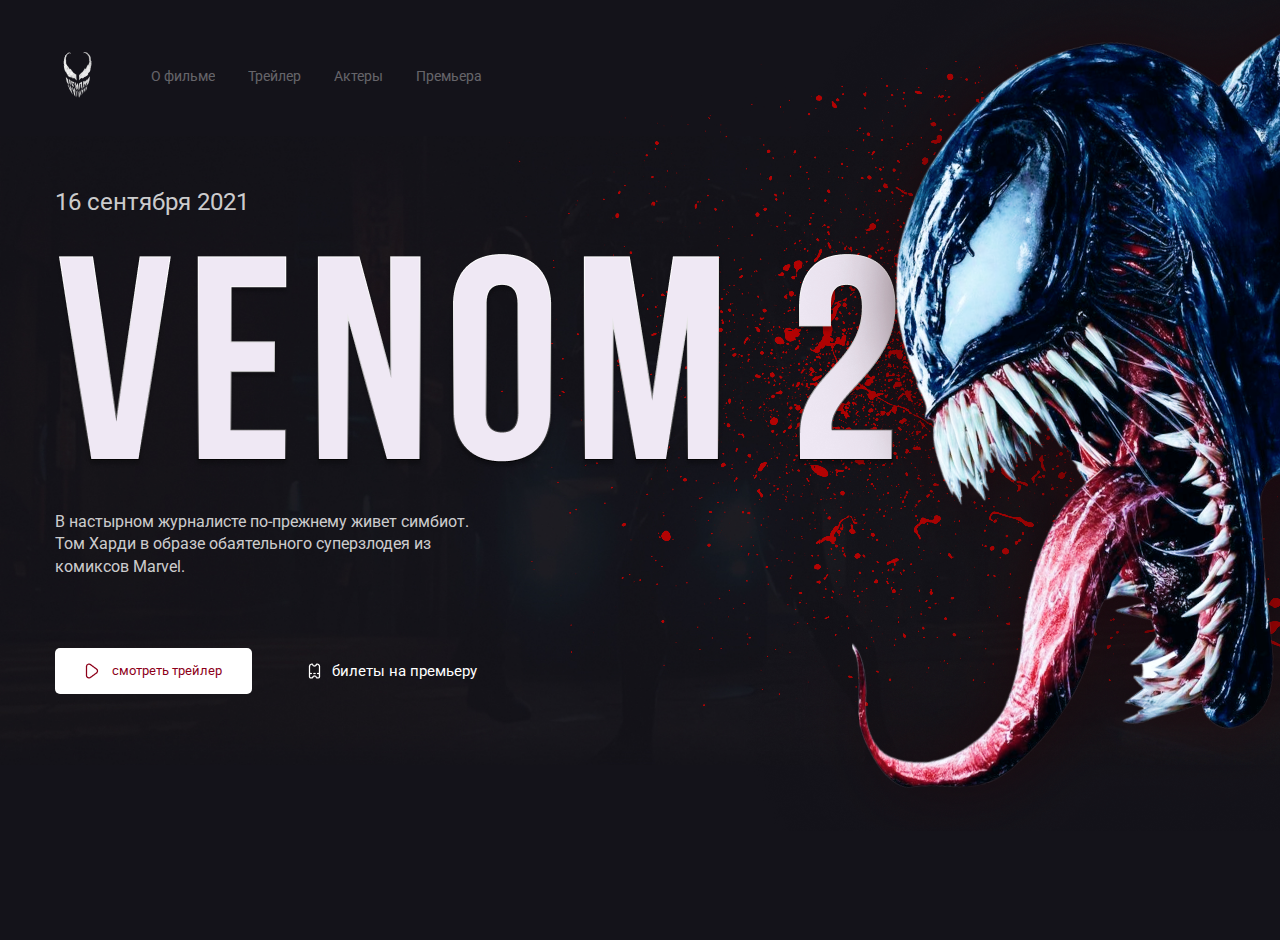
==== index.html @ 94afcf81 "Add files via upload" ====
<!--сообщение браузеру как обрабатывать страницу-->
<!DOCTYPE html>
<!--ОБОЛОЧКА ДОКУМЕНТА, ЯЗЫК СОДЕРЖИМОГО-->
<html lang="ru">
<!--ЗАГОЛОВОК СТРАНИЦЫ, КОНТЕЙНЕР ДЛЯ ДРУГИХ ДАННЫХ-->

<head>
    <title>VENOM 2</title>
    <!--КОДИРОВКА СТРАНИЦЫ-->
    <meta charset="UTF-8">
    <!-- Адаптивность на разных устройствах -->
    <meta name="viewport" content="width=device-width, initial-scale=1">

    <!-- CSS -->
    <link rel="stylesheet" href="css/style.css">

    <!-- CSS -->


    <!-- FONTS -->
    <link rel="preconnect" href="https://fonts.gstatic.com">
    <link href="https://fonts.googleapis.com/css2?family=Roboto:ital,wght@0,400;0,700;1,400;1,700&display=swap" rel="stylesheet">
    <!-- FONTS -->

</head>

<body class="red">







    <header class="header" id="header">
        <div class="container">
            <div class="header__inner">
                <div class="header__logo">
                    <a href="#">
                        <img width="46px" height="71px" src="img/i-removebg-preview 1.png" alt="logo: venom">
                    </a>
                </div>
                <div class="nav" id="nav">
                    <a class="nav__link" href="./ofilme/about.html" data-scroll="#">О фильме</a>
                    <a class="nav__link" href="trailer.html" data-scroll="#">Трейлер</a>
                    <a class="nav__link" href="actors.html" data-scroll="#">Актеры</a>
                    <a class="nav__link" href="premier.html" data-scroll="#">Премьера</a>
                </div>
            </div>
        </div>
    </header>




    <div class="intro">
        <div class="container">
            <div class="intro__inner">
                <div class="intro__inner_date">
                    <span>16 сентября 2021</span>
                </div>
                <div class="intro__inner_img">
                    <img src="img/Venom2.png" alt="VENOM2">
                </div>
                <div class="intro__inner_text">
                    <p>В настырном журналисте по-прежнему живет симбиот. Том Харди в образе обаятельного суперзлодея из комиксов Marvel.</p>
                </div>
            </div>


            <div class="btn-inner">

                <button class="btn btn--white" href="trailer.html">
								<span class="btn-vector"><img src="img/Vector.png" alt=""></span>
								<span class="btn-text">cмотреть трейлер</span>
						</button>

                <div class="btn-ticket">
                    <span>
									<img class="btn-ticket_img" src="img/fticket.png" alt=""> </span>
                    <span>
									<a class="btn-ticket_link" href="#">билеты на премьеру</a>
								</span>
                </div>

            </div>

        </div>

    </div>








    <img class="picture__venom" src="img/venom.png" alt="">




    <script src="js/app.js"></script>
</body>

</html>
---- css/style.css ----
/*обнуление значений размеров всех тегов*/
*{	padding: 0;	border: 0;	margin: 0;}
/*замена подсчета ширины блока*/
*,*:before,*:after{-moz-box-sizing:border-box;-webkit-box-sizing:border-box;box-sizing: border-box;}
/*удаление линии обводки у некоторых юраузеров*/
:focus,:active{outline: none;}
a:focus, a:active{overflow: none;}
/*делаем html5 теги блочными*/
nav, footer, header, aside{display: block;}
/*уравнивающие параметрышрифтов и элементов тегов html body для разных браузеров*/
html,body {	height: 100%;	width: 100%;	font-size: 100%;	line-height: 1;	font-size: 14px;	-ms-text-size-adjust:100%;	-moz-text-size-adjust:100%;
	-webkit-text-size-adjust:100%;}
/*установка наследования шрифта для тегов form*/
input, button, textarea {font-family: inherit;}
/*изменения для разных браузеров тегов*/
input::-ms-clear{display: none;}
button{cursor: pointer;}
button::-moz-focus-inner{padding: 0;border: 0;}
a, a:visited {text-decoration: none;}
a:hover{text-decoration: none;}
ul,li{list-style: none;}
img{vertical-align: top;}
h1,h2,h3,h4,h5,h6{font-size: inherit;font-weight: 400;}


/*подключаем шрифты*/
@import url('');

/*подключаем шрифты*/

body{
	font-family: 'Roboto', sans-serif;
	
	color: #fff;
	

	
}

.red{
	background:  url(../img/krov.png) no-repeat top right, url(../img/background.jpg) no-repeat center center /100%,  #14131A;
	

}

.picture__venom{
	position: absolute;
	top: 0;
	right: 0;
	max-width: 100%;
	height: auto;
}


.container{
	width: 100%;
	max-width: 1200px;
	margin: 0 auto;
	padding: 0 15px;
	position: relative;
}












/*HEADER*/

.header{
	width: 100%;
	height: 70px;

	
	top: 40px;
	left: 0;
	z-index: 1000;
	margin-bottom: 80px;
	margin-top: 40px;
}

.header__inner{
	display: flex;
	flex-direction: row;
	align-items: center;
	
}

.header__logo{
margin-right: 50px;
}


.nav{

}

.nav__link{
	color: rgba(255, 255, 255, 0.5);
	margin-right: 30px;
	opacity: 0.7;
	transition: opacity .2s linear;
	
}

.nav__link:last-child {
	margin-right: 0;
}

.nav__link:hover{
	opacity: 1;
}


/*INTRO*/


.intro{
	margin-bottom: 145px;
}


.intro__inner_date{
margin-bottom: 40px;
}

.intro__inner_date span{
	display: block;
	color: rgba(255, 255, 255, 0.8);
	font-size: 24px;
}

.intro__inner_img{
	margin-bottom: 40px;
	
	
}
.intro__inner_img img{
	max-width: 100%;
	
}


.intro__inner_text p{
	font-size: 16px;
	line-height: 1.4;
	color: rgba(255, 255, 255, 0.8);
}

.intro__inner_text{
	margin-bottom: 70px;
	max-width: 423px;
}


/*BUTTON*/

.btn-inner{
	display: flex;
	align-items: center;
	margin-bottom: 100px;
}
.btn{
	display: inline-block;
	vertical-align: top;
	padding: 15px 30px;
	border-radius: 5px;
	background-color: #fff;
	
}

.btn--white:hover{
	transition: background-color .3s linear;
	background-color: #a12234;
}

.btn-vector img{
	padding-right: 10px;
}

.btn-text{
	color: #8d0019;
}




.btn-ticket{
	display: flex;
	align-items: center;
	margin-left: 55px;
	
}


.btn-ticket_link{
	color: #ffffff;
	padding-left: 10px;
	font-size: 15px;
	
}
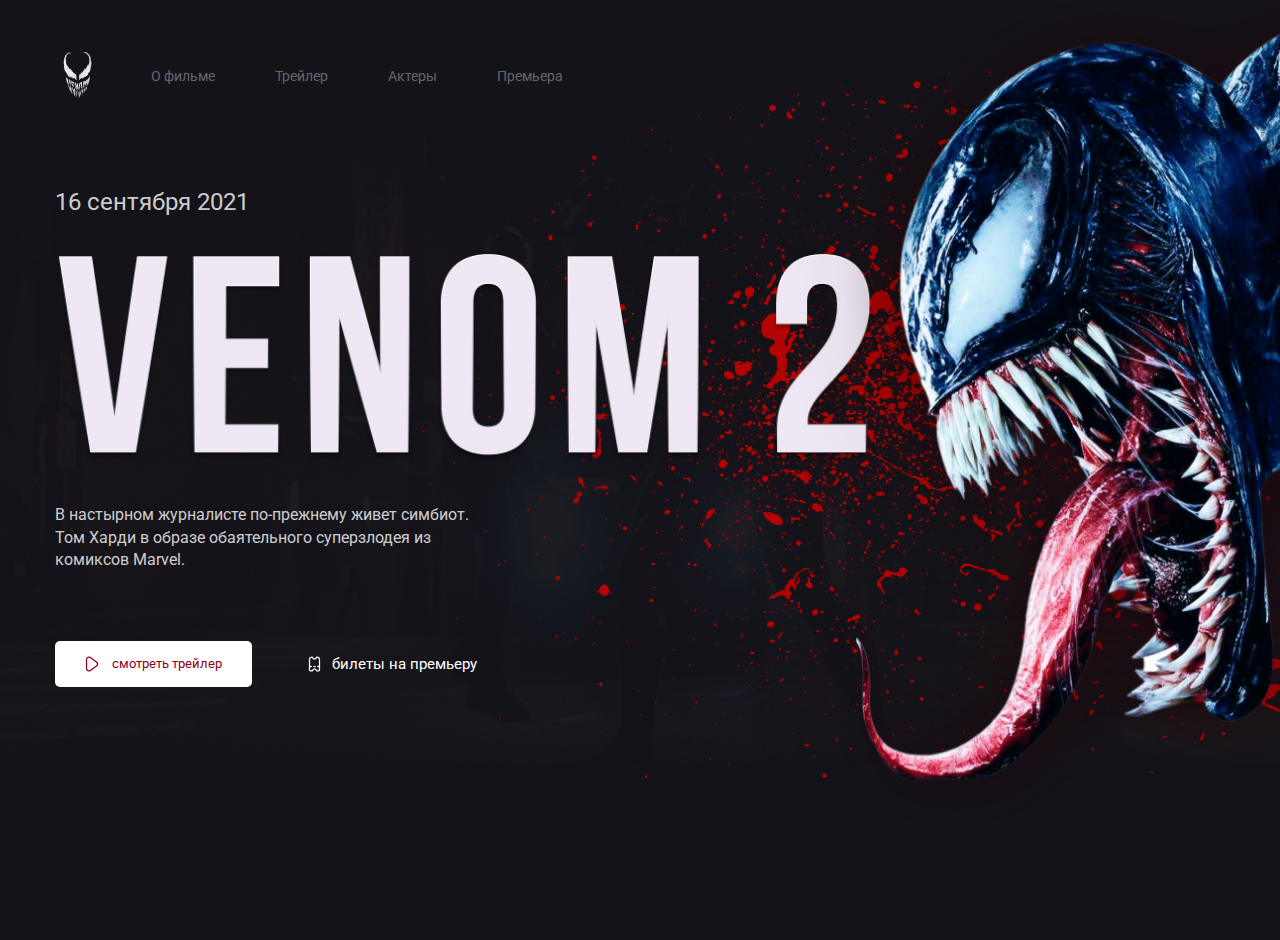
==== commit 9b5e5515: "Предфинальная версия" ====
--- a/index.html
+++ b/index.html
@@ -41,11 +41,34 @@
                     </a>
                 </div>
                 <div class="nav" id="nav">
-                    <a class="nav__link" href="./ofilme/about.html" data-scroll="#">О фильме</a>
-                    <a class="nav__link" href="trailer.html" data-scroll="#">Трейлер</a>
-                    <a class="nav__link" href="actors.html" data-scroll="#">Актеры</a>
-                    <a class="nav__link" href="premier.html" data-scroll="#">Премьера</a>
+
+                    <button class="burger">
+                        <img src="img/nav-mob.svg" alt="menu" class="burger__item">
+                    </button>
+                    <button class="burger__close">
+                        <img src="img/nav-mob-arrow.svg" alt="close" class="burger__close_item">
+                    </button>
+
+
+                    <div class="nav__menu">
+
+                        <div class="nav__menu_link">
+                            <a class="nav__link" href="/ofilme/about.html" data-scroll="#">О фильме</a>
+                        </div>
+                        <div class="nav__menu_link">
+                            <a class="nav__link" href="trailer.html" data-scroll="#">Трейлер</a>
+                        </div>
+                        <div class="nav__menu_link">
+                            <a class="nav__link" href="actors.html" data-scroll="#">Актеры</a>
+                        </div>
+                        <div class="nav__menu_link">
+                            <a class="nav__link" href="premier.html" data-scroll="#">Премьера</a>
+                        </div>
+
+                    </div>
+
                 </div>
+
             </div>
         </div>
     </header>
--- a/css/style.css
+++ b/css/style.css
@@ -1,212 +1,373 @@
-
 /*обнуление значений размеров всех тегов*/
-*{	padding: 0;	border: 0;	margin: 0;}
+
+* {
+    padding: 0;
+    border: 0;
+    margin: 0;
+}
+
+
 /*замена подсчета ширины блока*/
-*,*:before,*:after{-moz-box-sizing:border-box;-webkit-box-sizing:border-box;box-sizing: border-box;}
+
+*,
+*:before,
+*:after {
+    -moz-box-sizing: border-box;
+    -webkit-box-sizing: border-box;
+    box-sizing: border-box;
+}
+
+
 /*удаление линии обводки у некоторых юраузеров*/
-:focus,:active{outline: none;}
-a:focus, a:active{overflow: none;}
+
+:focus,
+:active {
+    outline: none;
+}
+
+a:focus,
+a:active {
+    overflow: none;
+}
+
+
 /*делаем html5 теги блочными*/
-nav, footer, header, aside{display: block;}
+
+nav,
+footer,
+header,
+aside {
+    display: block;
+}
+
+
 /*уравнивающие параметрышрифтов и элементов тегов html body для разных браузеров*/
-html,body {	height: 100%;	width: 100%;	font-size: 100%;	line-height: 1;	font-size: 14px;	-ms-text-size-adjust:100%;	-moz-text-size-adjust:100%;
-	-webkit-text-size-adjust:100%;}
+
+html,
+body {
+    height: 100%;
+    width: 100%;
+    font-size: 100%;
+    line-height: 1;
+    font-size: 14px;
+    -ms-text-size-adjust: 100%;
+    -moz-text-size-adjust: 100%;
+    -webkit-text-size-adjust: 100%;
+}
+
+
 /*установка наследования шрифта для тегов form*/
-input, button, textarea {font-family: inherit;}
+
+input,
+button,
+textarea {
+    font-family: inherit;
+}
+
+
 /*изменения для разных браузеров тегов*/
-input::-ms-clear{display: none;}
-button{cursor: pointer;}
-button::-moz-focus-inner{padding: 0;border: 0;}
-a, a:visited {text-decoration: none;}
-a:hover{text-decoration: none;}
-ul,li{list-style: none;}
-img{vertical-align: top;}
-h1,h2,h3,h4,h5,h6{font-size: inherit;font-weight: 400;}
+
+input::-ms-clear {
+    display: none;
+}
+
+button {
+    cursor: pointer;
+}
+
+button::-moz-focus-inner {
+    padding: 0;
+    border: 0;
+}
+
+a,
+a:visited {
+    text-decoration: none;
+}
+
+a:hover {
+    text-decoration: none;
+}
+
+ul,
+li {
+    list-style: none;
+}
+
+img {
+    vertical-align: top;
+}
+
+h1,
+h2,
+h3,
+h4,
+h5,
+h6 {
+    font-size: inherit;
+    font-weight: 400;
+}
 
 
 /*подключаем шрифты*/
+
 @import url('');
 
 /*подключаем шрифты*/
 
-body{
-	font-family: 'Roboto', sans-serif;
-	
-	color: #fff;
-	
-
-	
-}
-
-.red{
-	background:  url(../img/krov.png) no-repeat top right, url(../img/background.jpg) no-repeat center center /100%,  #14131A;
-	
-
-}
-
-.picture__venom{
-	position: absolute;
-	top: 0;
-	right: 0;
-	max-width: 100%;
-	height: auto;
-}
-
-
-.container{
-	width: 100%;
-	max-width: 1200px;
-	margin: 0 auto;
-	padding: 0 15px;
-	position: relative;
-}
-
-
-
-
-
-
-
-
-
-
+body {
+    font-family: 'Roboto', sans-serif;
+    color: #fff;
+}
+
+.red {
+    background: url(../img/krov.png) no-repeat top right/70%, url(../img/background.jpg) no-repeat center center /100%, #14131A;
+}
+
+.picture__venom {
+    position: absolute;
+    top: 0;
+    right: 0;
+    max-width: 626px;
+    width: 50%;
+}
+
+.container {
+    width: 100%;
+    max-width: 1200px;
+    margin: 0 auto;
+    padding: 0 15px;
+    position: relative;
+}
 
 
 /*HEADER*/
 
-.header{
-	width: 100%;
-	height: 70px;
-
-	
-	top: 40px;
-	left: 0;
-	z-index: 1000;
-	margin-bottom: 80px;
-	margin-top: 40px;
-}
-
-.header__inner{
-	display: flex;
-	flex-direction: row;
-	align-items: center;
-	
-}
-
-.header__logo{
-margin-right: 50px;
-}
-
-
-.nav{
-
-}
-
-.nav__link{
-	color: rgba(255, 255, 255, 0.5);
-	margin-right: 30px;
-	opacity: 0.7;
-	transition: opacity .2s linear;
-	
-}
-
-.nav__link:last-child {
-	margin-right: 0;
-}
-
-.nav__link:hover{
-	opacity: 1;
+.header {
+    width: 100%;
+    height: 70px;
+    top: 40px;
+    left: 0;
+    z-index: 1000;
+    margin-bottom: 80px;
+    margin-top: 40px;
+}
+
+.header__inner {
+    display: flex;
+    flex-direction: row;
+    align-items: center;
+}
+
+.header__logo {
+    margin-right: 50px;
+}
+
+.nav {}
+
+.burger {
+    display: none;
+}
+
+.burger__close {
+    display: none;
+}
+
+.nav__menu {
+    display: flex;
+}
+
+.nav__menu_link {
+    margin-right: 30px;
+}
+
+.nav__link {
+    color: rgba(255, 255, 255, 0.5);
+    margin-right: 30px;
+    opacity: 0.7;
+    transition: opacity .2s linear;
+}
+
+.nav__menu_link:last-child {
+    margin-right: 0;
+}
+
+.nav__link:hover {
+    opacity: 1;
 }
 
 
 /*INTRO*/
 
-
-.intro{
-	margin-bottom: 145px;
-}
-
-
-.intro__inner_date{
-margin-bottom: 40px;
-}
-
-.intro__inner_date span{
-	display: block;
-	color: rgba(255, 255, 255, 0.8);
-	font-size: 24px;
-}
-
-.intro__inner_img{
-	margin-bottom: 40px;
-	
-	
-}
-.intro__inner_img img{
-	max-width: 100%;
-	
-}
-
-
-.intro__inner_text p{
-	font-size: 16px;
-	line-height: 1.4;
-	color: rgba(255, 255, 255, 0.8);
-}
-
-.intro__inner_text{
-	margin-bottom: 70px;
-	max-width: 423px;
+.intro {
+    margin-bottom: 145px;
+}
+
+.intro__inner_date {
+    margin-bottom: 40px;
+}
+
+.intro__inner_date span {
+    display: block;
+    color: rgba(255, 255, 255, 0.8);
+    font-size: 24px;
+}
+
+.intro__inner_img {
+    margin-bottom: 40px;
+}
+
+.intro__inner_img img {
+    width: 70%;
+}
+
+.intro__inner_text p {
+    font-size: 16px;
+    line-height: 1.4;
+    color: rgba(255, 255, 255, 0.8);
+}
+
+.intro__inner_text {
+    margin-bottom: 70px;
+    max-width: 423px;
 }
 
 
 /*BUTTON*/
 
-.btn-inner{
-	display: flex;
-	align-items: center;
-	margin-bottom: 100px;
-}
-.btn{
-	display: inline-block;
-	vertical-align: top;
-	padding: 15px 30px;
-	border-radius: 5px;
-	background-color: #fff;
-	
-}
-
-.btn--white:hover{
-	transition: background-color .3s linear;
-	background-color: #a12234;
-}
-
-.btn-vector img{
-	padding-right: 10px;
-}
-
-.btn-text{
-	color: #8d0019;
-}
-
-
-
-
-.btn-ticket{
-	display: flex;
-	align-items: center;
-	margin-left: 55px;
-	
-}
-
-
-.btn-ticket_link{
-	color: #ffffff;
-	padding-left: 10px;
-	font-size: 15px;
-	
-}
-
-
-
-
+.btn-inner {
+    display: flex;
+    align-items: center;
+    margin-bottom: 100px;
+}
+
+.btn {
+    display: inline-block;
+    vertical-align: top;
+    padding: 15px 30px;
+    border-radius: 5px;
+    background-color: #fff;
+}
+
+.btn--white:hover {
+    transition: background-color .3s linear;
+    background-color: #a12234;
+}
+
+.btn-vector img {
+    padding-right: 10px;
+}
+
+.btn-text {
+    color: #8d0019;
+}
+
+.btn-ticket {
+    display: flex;
+    align-items: center;
+    margin-left: 55px;
+}
+
+.btn-ticket_link {
+    color: #ffffff;
+    padding-left: 10px;
+    font-size: 15px;
+}
+
+@media(max-width: 768px) {
+    .red {
+        background: url(../img/background.jpg) no-repeat center top /100%, #14131A;
+    }
+    .picture__venom {
+        top: 15%;
+    }
+}
+
+@media(max-width: 578px) {
+    .header {
+        margin-bottom: 40px;
+        margin-top: 10px;
+    }
+    .nav {
+        margin-left: auto;
+    }
+    .nav__menu {
+        position: fixed;
+        left: 0;
+        top: 0;
+        width: 100%;
+        height: 100%;
+        background-color: #fff;
+        z-index: 90;
+        display: flex;
+        justify-content: center;
+        align-items: center;
+        flex-direction: column;
+        transform: translateX(100%);
+        transition: transform 0.3s;
+    }
+    .nav__link {
+        color: #14131A;
+        margin-right: 0;
+        font-size: 30px;
+    }
+    .nav__menu_link {
+        margin-right: 0;
+        margin-bottom: 3%;
+    }
+    .burger {
+        display: flex;
+        align-items: center;
+        justify-content: center;
+        background-color: #14131A;
+    }
+    .burger__close {
+        position: fixed;
+        right: 15px;
+        top: 35px;
+        display: flex;
+        align-items: center;
+        justify-content: center;
+        z-index: 91;
+        background-color: #fff;
+        transform: translateX(300%);
+        transition: transform 0.3s;
+        transition-delay: 0.2s;
+        opacity: 0;
+    }
+    .is-active {
+        transform: translateX(0%);
+        opacity: 1;
+    }
+    .btn-inner {
+        display: flex;
+        text-align: center;
+        justify-content: center;
+        flex-direction: column;
+    }
+    .btn-ticket {
+        margin-left: 0;
+        margin: 20px 0;
+    }
+    .intro__inner {
+        text-align: center;
+    }
+    .intro__inner_date span {
+        font-size: 18px;
+    }
+    .intro__inner_text p {
+        font-size: 16px;
+    }
+    .intro__inner_date {
+        margin-bottom: 15px;
+    }
+    .intro__inner_img {
+        margin-bottom: 20px;
+    }
+    .intro__inner_text {
+        margin-bottom: 35px;
+    }
+    .picture__venom {
+        width: 40%;
+    }
+}